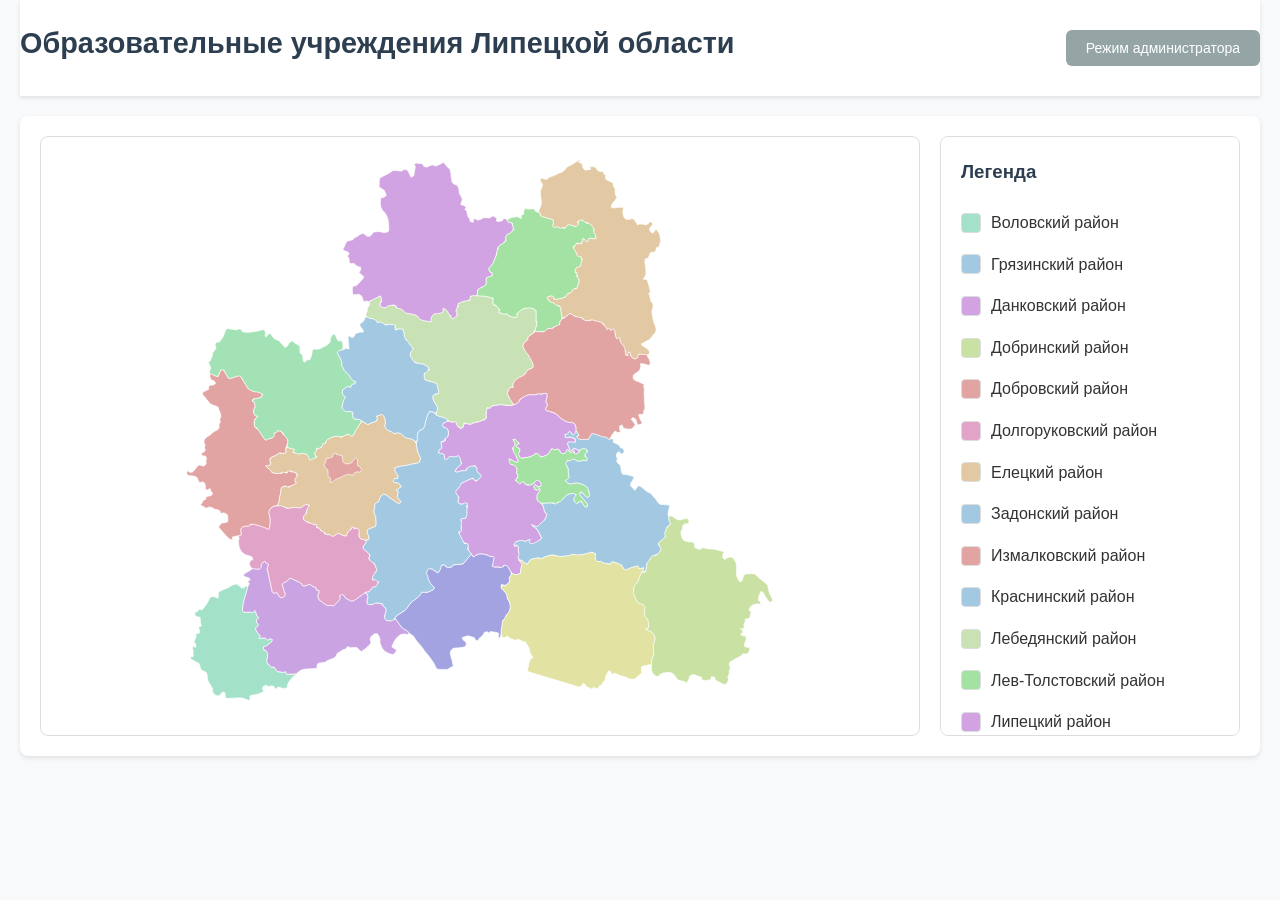
==== index.html @ 7b88b514 "new branch" ====
<!DOCTYPE html>
<html lang="ru">
<head>
    <meta charset="UTF-8">
    <meta name="viewport" content="width=device-width, initial-scale=1.0">
    <title>Интерактивная карта образовательных учреждений Липецкой области</title>
    <link rel="stylesheet" href="styles.css">
</head>
<body>
    <div class="container">
        <header class="header">
            <h1>Образовательные учреждения Липецкой области</h1>
            <div class="header-controls">
                <button id="adminToggle" class="btn btn-secondary">Режим администратора</button>
                <div id="adminPanel" class="admin-panel hidden">
                    <button id="addInstitution" class="btn btn-primary">Добавить учреждение</button>
                </div>
            </div>
        </header>

        <main class="main">
            <div class="map-legend-wrapper">
                <div class="map-container">
                    <div id="mapWrapper" class="map-wrapper">
                        <!-- SVG map will be loaded here -->
                    </div>
                    <div id="tooltip" class="tooltip hidden"></div>
                </div>
                <div class="legend-container">
                    <h3>Легенда</h3>
                    <ul id="legendList" class="legend-list"></ul>
                </div>
            </div>
        </main>

        <!-- District Modal -->
        <div id="districtModal" class="modal hidden">
            <div class="modal-content">
                <div class="modal-header">
                    <h2 id="modalTitle">Район</h2>
                    <button id="closeModal" class="close-btn">&times;</button>
                </div>
                
                <div class="modal-body">
                    <div class="region-info-section">
                        <div class="region-image">
                            <!-- Green square placeholder -->
                        </div>
                        <div class="region-details">
                            <h3 id="regionName">Название региона</h3>
                            <p class="region-description">Информация о регионе</p>
                        </div>
                        <h3>Учреждения <span id="institutionCount">(0)</span></h3>
                    </div>

                    <div class="institutions-section">
                        <div id="institutionsList" class="institutions-list">
                            <!-- Institutions will be loaded here -->
                        </div>
                    </div>

                    <div class="filters-section">
                        <h3>Фильтры</h3>
                        <div class="filter-group">
                            <label>Тип учреждения:</label>
                            <div class="checkbox-group">
                                <label><input type="checkbox" value="preschool" checked> Дошкольные</label>
                                <label><input type="checkbox" value="school" checked> Школы</label>
                                <label><input type="checkbox" value="school_internat" checked> Школы-интернаты</label>
                                <label><input type="checkbox" value="spo" checked> СПО</label>
                                <label><input type="checkbox" value="vo" checked> ВО</label>
                            </div>
                        </div>
                        
                        <div class="filter-group">
                            <label>Возрастные группы:</label>
                            <div class="checkbox-group">
                                <label><input type="checkbox" value="3-4" checked> 3-4 года</label>
                                <label><input type="checkbox" value="5-6" checked> 5-6 лет</label>
                                <label><input type="checkbox" value="7+" checked> 7+ лет</label>
                            </div>
                        </div>
                        
                        <div class="filter-group">
                            <label>Особые условия:</label>
                            <div class="checkbox-group">
                                <label><input type="checkbox" value="hearing_impairment"> Нарушения слуха</label>
                                <label><input type="checkbox" value="vision_impairment"> Нарушения зрения</label>
                                <label><input type="checkbox" value="musculoskeletal_impairment"> Нарушения опорно-двигательного аппарата</label>
                                <label><input type="checkbox" value="speech_impairment"> Нарушения речи</label>
                                <label><input type="checkbox" value="mental_retardation"> Задержка психического развития</label>
                                <label><input type="checkbox" value="autism"> Расстройство аутистического спектра</label>
                                <label><input type="checkbox" value="multiple_disorders"> Множественные нарушения развития</label>
                                <label><input type="checkbox" value="intellectual_disability"> Интеллектуальные нарушения</label>
                            </div>
                        </div>
                        
                        <div class="filter-group">
                            <label>АООП:</label>
                            <div class="checkbox-group">
                                <label><input type="checkbox" value="aoop"> Реализует АООП</label>
                            </div>
                        </div>
                        
                        <div class="filter-actions">
                            <button id="applyFilters" class="btn btn-primary">Применить</button>
                            <button id="resetFilters" class="btn btn-secondary">Сбросить</button>
                        </div>

                        <div class="templates-section">
                            <h3>Быстрый поиск</h3>
                            <div class="template-buttons">
                                <button class="template-btn" data-template="certificate">Берут со свидетельством</button>
                                <button class="template-btn" data-template="hearing">Для детей с нарушением слуха</button>
                                <button class="template-btn" data-template="vision">Для детей с нарушением зрения</button>
                                <button class="template-btn" data-template="aoop">Реализуют АООП</button>
                            </div>
                        </div>
                    </div>
                </div>
            </div>
        </div>

        <!-- Institution Form Modal -->
        <div id="institutionModal" class="modal hidden">
            <div class="modal-content">
                <div class="modal-header">
                    <h2 id="institutionModalTitle">Добавить учреждение</h2>
                    <button id="closeInstitutionModal" class="close-btn">&times;</button>
                </div>
                
                <div class="modal-body2">
                    <form id="institutionForm" class="institution-form">
                        <div class="form-group">
                            <label for="institutionName">Название учреждения *</label>
                            <input type="text" id="institutionName" required>
                        </div>
                        
                        <div class="form-group">
                            <label for="districtId">Район *</label>
                            <select id="districtId" required>
                                <option value="">Выберите район</option>
                                <!-- District options will be populated dynamically -->
                            </select>
                        </div>
                        
                        <div class="form-group">
                            <label for="institutionDescription">Описание</label>
                            <textarea id="institutionDescription" rows="3"></textarea>
                        </div>
                        
                        <div class="form-group">
                            <label for="institutionType">Тип учреждения *</label>
                            <select id="institutionType" required>
                                <option value="">Выберите тип</option>
                                <option value="preschool">Дошкольное</option>
                                <option value="school">Школа</option>
                                <option value="school_internat">Школа-интернат</option>
                                <option value="spo">СПО</option>
                                <option value="vo">ВО</option>
                            </select>
                        </div>
                        
                        <div class="form-group" id="ageRangeGroup">
                            <label>Возрастной диапазон</label>
                            <div class="age-inputs">
                                <input type="number" id="ageMin" placeholder="От" min="1" max="18">
                                <input type="number" id="ageMax" placeholder="До" min="1" max="18">
                            </div>
                        </div>
                        
                        <div class="form-group" id="classesGroup" class="hidden">
                            <label>Классы</label>
                            <div class="checkbox-group">
                                <label><input type="checkbox" value="1"> 1 класс</label>
                                <label><input type="checkbox" value="2"> 2 класс</label>
                                <label><input type="checkbox" value="3"> 3 класс</label>
                                <label><input type="checkbox" value="4"> 4 класс</label>
                                <label><input type="checkbox" value="5"> 5 класс</label>
                                <label><input type="checkbox" value="6"> 6 класс</label>
                                <label><input type="checkbox" value="7"> 7 класс</label>
                                <label><input type="checkbox" value="8"> 8 класс</label>
                                <label><input type="checkbox" value="9"> 9 класс</label>
                                <label><input type="checkbox" value="10"> 10 класс</label>
                                <label><input type="checkbox" value="11"> 11 класс</label>
                            </div>
                        </div>
                        
                        <div class="form-group">
                            <label>Особые условия</label>
                            <div class="checkbox-group">
                                <label><input type="checkbox" value="hearing_impairment"> Нарушения слуха</label>
                                <label><input type="checkbox" value="vision_impairment"> Нарушения зрения</label>
                                <label><input type="checkbox" value="musculoskeletal_impairment"> Нарушения опорно-двигательного аппарата</label>
                                <label><input type="checkbox" value="speech_impairment"> Нарушения речи</label>
                                <label><input type="checkbox" value="mental_retardation"> Задержка психического развития</label>
                                <label><input type="checkbox" value="autism"> Расстройство аутистического спектра</label>
                                <label><input type="checkbox" value="multiple_disorders"> Множественные нарушения развития</label>
                                <label><input type="checkbox" value="intellectual_disability"> Интеллектуальные нарушения</label>
                            </div>
                        </div>
                        
                        <div class="form-group" id="aoopGroup">
                            <label>Реализуемые АООП</label>
                            <div id="aoopList" class="aoop-list"></div>
                            <button type="button" id="addAoOp" class="btn btn-secondary">Добавить программу</button>
                        </div>
                        
                        <div class="form-group">
                            <label for="directorName">ФИО руководителя</label>
                            <input type="text" id="directorName">
                        </div>
                        
                        <div class="form-group">
                            <label for="directorPhone">Телефон руководителя</label>
                            <input type="tel" id="directorPhone">
                        </div>
                        
                        <div class="form-group">
                            <label for="directorEmail">Email руководителя</label>
                            <input type="email" id="directorEmail">
                        </div>
                        
                        <div class="form-group">
                            <label for="institutionWebsite">Сайт учреждения</label>
                            <input type="url" id="institutionWebsite">
                        </div>
                        
                        <div class="form-actions">
                            <button type="submit" class="btn btn-primary">Сохранить</button>
                            <button type="button" id="cancelInstitution" class="btn btn-secondary">Отмена</button>
                        </div>
                    </form>
                </div>
            </div>
        </div>
    </div>

    <script src="script.js"></script>
</body>
</html>
---- styles.css ----
* {
  margin: 0;
  padding: 0;
  box-sizing: border-box;
}

body {
  font-family: -apple-system, BlinkMacSystemFont, "Segoe UI", Roboto, sans-serif;
  line-height: 1.6;
  color: #333;
  background-color: #f8f9fa;
}

.container {
  max-width: 1400px;
  margin: 0 auto;
  padding: 0 20px;
}

/* Header */
.header {
  background: white;
  padding: 20px 0;
  box-shadow: 0 2px 4px rgba(0, 0, 0, 0.1);
  margin-bottom: 20px;
  display: flex;
  justify-content: space-between;
  align-items: center;
  flex-wrap: wrap;
}

.header h1 {
  color: #2c3e50;
  font-size: 1.8rem;
  margin-bottom: 10px;
}

.header-controls {
  display: flex;
  align-items: center;
  gap: 15px;
}

.admin-panel {
  display: flex;
  gap: 10px;
}

/* Buttons */
.btn {
  padding: 10px 20px;
  border: none;
  border-radius: 6px;
  cursor: pointer;
  font-size: 14px;
  font-weight: 500;
  transition: all 0.2s;
  text-decoration: none;
  display: inline-block;
}

.btn-primary {
  background: #3498db;
  color: white;
}

.btn-primary:hover {
  background: #2980b9;
}

.btn-secondary {
  background: #95a5a6;
  color: white;
}

.btn-secondary:hover {
  background: #7f8c8d;
}

.btn-danger {
  background: #e74c3c;
  color: white;
}

.btn-danger:hover {
  background: #c0392b;
}

/* Map */
.main {
  background: white;
  border-radius: 8px;
  padding: 20px;
  box-shadow: 0 2px 4px rgba(0, 0, 0, 0.1);
}

.map-legend-wrapper {
  display: flex;
  gap: 20px;
}

.map-container {
  position: relative;
  flex: 1;
  height: 600px;
  overflow: hidden;
  border-radius: 8px;
  border: 1px solid #ddd;
}

.map-wrapper {
  width: 100%;
  height: 100%;
  display: flex;
  justify-content: center;
  align-items: center;
}

.map-wrapper svg {
  max-width: 100%;
  max-height: 100%;
  width: auto;
  height: auto;
}

/* Legend */
.legend-container {
  width: 300px;
  height: 600px;
  overflow-y: auto;
  background: white;
  border: 1px solid #ddd;
  border-radius: 8px;
  padding: 20px;
}

.legend-container h3 {
  margin-bottom: 15px;
  color: #2c3e50;
}

.legend-list {
  list-style: none;
  padding: 0;
}

.legend-item {
  display: flex;
  align-items: center;
  gap: 10px;
  padding: 8px 0;
  cursor: pointer;
  transition: background 0.2s;
}

.legend-item:hover {
  background: #f8f9fa;
}

.color-swatch {
  width: 20px;
  height: 20px;
  border: 1px solid #ddd;
  border-radius: 4px;
}

/* SVG District Styles */
.district,
.region {
  cursor: pointer;
  stroke: #fff;
  stroke-width: 1;
  stroke-miterlimit: 10;

  /* Плавный переход для transform и filter */
  transition: transform 0.15s ease-out, filter 0.15s ease-out;

  /* Начальное положение */
  transform: translate(0, 0);
}

.district:hover,
.region:hover {
  /* Сдвигаем сам элемент вверх и влево */
  transform: translate(-5px, -5px);

  /* Магия экструзии и тени! */
  /* 1. Создаем "стенки" - сплошные тени без размытия */
  filter: drop-shadow(1px 1px 0 #95a5a6) drop-shadow(2px 2px 0 #95a5a6) drop-shadow(3px 3px 0 #8b9a9b)
    drop-shadow(4px 4px 0 #8b9a9b) drop-shadow(5px 5px 0 #7f8c8d) /* 2. Добавляем финальную мягкую тень на "землю" */
    drop-shadow(8px 8px 10px rgba(0, 0, 0, 0.3));

  stroke-width: 2;
  stroke: #ecf0f1;
}

.district:focus,
.region:focus {
  outline: 2px solid #3498db;
  outline-offset: 2px;
}

/* Отключаем события для группы региона, но включаем для полигона */
g[id="region_eletskiy"] {
  pointer-events: none;
}

g[id="region_eletskiy"] polygon.region {
  pointer-events: all;
}

/* Tooltip */
.tooltip {
  position: absolute;
  background: rgba(0, 0, 0, 0.8);
  color: white;
  padding: 8px 12px;
  border-radius: 4px;
  font-size: 14px;
  pointer-events: none;
  z-index: 1000;
  white-space: nowrap;
}

/* Modal */
.modal {
  position: fixed;
  top: 0;
  left: 0;
  width: 100%;
  height: 100%;
  background: rgba(0, 0, 0, 0.5);
  display: flex;
  justify-content: center;
  align-items: center;
  z-index: 2000;
  padding: 20px;
}

.modal-content {
  background: white;
  border-radius: 8px;
  width: 100%;
  max-width: 1200px; /* Increased max-width for three-column layout */
  max-height: 90vh;
  overflow: hidden;
  display: flex;
  flex-direction: column;
}

.modal-header {
  padding: 20px;
  border-bottom: 1px solid #eee;
  display: flex;
  justify-content: space-between;
  align-items: center;
}

.modal-header h2 {
  color: #2c3e50;
  margin: 0;
}

.close-btn {
  background: none;
  border: none;
  font-size: 24px;
  cursor: pointer;
  color: #999;
  padding: 0;
  width: 30px;
  height: 30px;
  display: flex;
  align-items: center;
  justify-content: center;
}

.close-btn:hover {
  color: #333;
}

.modal-body {
  padding: 0;
  overflow: hidden;
  flex: 1;
  display: grid;
  grid-template-columns: 300px 1fr 320px;
  height: 100%;
}
.modal-body2 {
  padding: 20px;
  overflow-y: auto;
  flex: 1;
}

/* Left column - Region info */
.region-info-section {
  padding: 20px;
  background: #f8f9fa;
  border-right: 1px solid #eee;
  display: flex;
  flex-direction: column;
  align-items: center;
}

.region-image {
  width: 200px;
  height: 150px;
  background: #27ae60; /* Green square */
  border-radius: 8px;
  margin-bottom: 20px;
  display: flex;
  align-items: center;
  justify-content: center;
  color: white;
  font-size: 18px;
  font-weight: bold;
}

.region-image::before {
  content: "Изображение региона";
}

.region-details {
  text-align: center;
}

.region-details h3 {
  color: #2c3e50;
  margin-bottom: 10px;
  font-size: 1.2rem;
}

.region-description {
  color: #666;
  font-size: 14px;
  line-height: 1.5;
}

/* Middle column - Institutions */
.institutions-section {
  padding: 20px;
  overflow-y: auto;
  background: white;
}

.institutions-section h3 {
  margin-bottom: 20px;
  color: #2c3e50;
  /* position: sticky; */
  top: 0;
  background: white;
  padding-bottom: 10px;
  border-bottom: 1px solid #eee;
}

.institutions-list {
  display: grid;
  gap: 15px;
}

/* Right column - Filters */
.filters-section {
  padding: 20px;
  background: #f8f9fa;
  border-left: 1px solid #eee;
  overflow-y: auto;
}

.filters-section h3 {
  margin-bottom: 15px;
  color: #2c3e50;
  /* position: sticky; */
  top: 0;
  background: #f8f9fa;
  padding-bottom: 10px;
}

.filter-group {
  margin-bottom: 20px;
}

.filter-group label {
  display: block;
  margin-bottom: 8px;
  font-weight: 500;
  color: #555;
  font-size: 14px;
}

.checkbox-group {
  display: flex;
  flex-direction: column; /* Changed to column for better fit in narrow column */
  gap: 8px;
}

.checkbox-group label {
  display: flex;
  align-items: center;
  margin-bottom: 0;
  font-weight: normal;
  cursor: pointer;
  font-size: 13px;
}

.checkbox-group input[type="checkbox"] {
  margin-right: 8px;
}

.filter-actions {
  display: flex;
  flex-direction: column; /* Stack buttons vertically */
  gap: 10px;
  margin-top: 20px;
  margin-bottom: 30px;
}

/* Templates */
.templates-section {
  margin-bottom: 20px;
}

.templates-section h3 {
  margin-bottom: 15px;
  color: #2c3e50;
  font-size: 16px;
}

.template-buttons {
  display: flex;
  flex-direction: column; /* Stack template buttons vertically */
  gap: 8px;
}

.template-btn {
  padding: 8px 12px;
  background: #ecf0f1;
  border: 1px solid #bdc3c7;
  border-radius: 6px;
  cursor: pointer;
  font-size: 12px;
  transition: all 0.2s;
  text-align: left;
}

.template-btn:hover {
  background: #3498db;
  color: white;
  border-color: #3498db;
}

.template-btn.active {
  background: #3498db;
  color: white;
  border-color: #3498db;
}

.institution-card {
  border: 1px solid #ddd;
  border-radius: 6px;
  padding: 15px; /* Reduced padding for better fit */
  background: white;
  transition: box-shadow 0.2s;
}

.institution-card:hover {
  box-shadow: 0 4px 8px rgba(0, 0, 0, 0.1);
}

.institution-card h4 {
  color: #2c3e50;
  margin-bottom: 10px;
  font-size: 1rem; /* Slightly smaller font */
}

.institution-type {
  display: inline-block;
  padding: 4px 8px;
  background: #3498db;
  color: white;
  border-radius: 4px;
  font-size: 11px; /* Smaller font */
  margin-bottom: 10px;
}

.institution-description {
  color: #666;
  margin-bottom: 15px;
  line-height: 1.4;
  font-size: 13px; /* Smaller font */
}

.institution-details {
  display: flex;
  flex-direction: column; /* Stack details vertically */
  gap: 8px;
  margin-bottom: 15px;
}

.detail-item {
  font-size: 13px; /* Smaller font */
  color: #555;
}

.detail-item strong {
  color: #333;
}

.institution-tags {
  display: flex;
  flex-wrap: wrap;
  gap: 6px;
  margin-bottom: 15px;
}

.tag {
  padding: 3px 6px;
  background: #e8f5e8;
  color: #27ae60;
  border-radius: 4px;
  font-size: 11px; /* Smaller font */
}

.tag.aoop {
  background: #fff3cd;
  color: #856404;
}

.aoop-section {
  margin-bottom: 15px;
}

.aoop-section h5 {
  color: #2c3e50;
  margin-bottom: 8px;
  font-size: 14px; /* Smaller font */
}

.aoop-list-card {
  list-style-type: disc;
  padding-left: 20px;
  max-height: 120px; /* Reduced height */
  overflow-y: auto;
}

.aoop-list-card li {
  margin-bottom: 5px;
  font-size: 12px; /* Smaller font */
}

.aoop-list-card a {
  color: #3498db;
  text-decoration: none;
}

.aoop-list-card a:hover {
  text-decoration: underline;
}

.institution-contacts {
  margin-bottom: 15px;
}

.contact-item {
  font-size: 13px; /* Smaller font */
  color: #555;
  margin-bottom: 5px;
}

.institution-actions {
  display: flex;
  gap: 8px;
}

.institution-actions .btn {
  padding: 6px 12px; /* Smaller buttons */
  font-size: 12px;
}

/* Institution Form Modal Styles */
.institution-form {
  max-width: 600px;
  margin: 0 auto;
}

.form-group {
  margin-bottom: 20px;
}

.form-group label {
  display: block;
  margin-bottom: 8px;
  font-weight: 500;
  color: #333;
}

.form-group input,
.form-group select,
.form-group textarea {
  width: 100%;
  padding: 10px;
  border: 1px solid #ddd;
  border-radius: 6px;
  font-size: 14px;
  transition: border-color 0.2s;
}

.form-group input:focus,
.form-group select:focus,
.form-group textarea:focus {
  outline: none;
  border-color: #3498db;
  box-shadow: 0 0 0 2px rgba(52, 152, 219, 0.2);
}

.form-group textarea {
  resize: vertical;
  min-height: 80px;
}

.age-inputs {
  display: flex;
  gap: 10px;
}

.age-inputs input {
  flex: 1;
}

.aoop-field {
  display: flex;
  gap: 10px;
  margin-bottom: 10px;
  align-items: center;
}

.aoop-field input {
  flex: 1;
}

.aoop-field .btn {
  flex-shrink: 0;
  padding: 8px 12px;
  font-size: 12px;
}

.form-actions {
  display: flex;
  gap: 10px;
  justify-content: flex-end;
  margin-top: 30px;
  padding-top: 20px;
  border-top: 1px solid #eee;
}

/* Hidden class */
.hidden {
  display: none !important;
}

/* Institution Modal Specific Styles */
#institutionModal.modal {
  position: fixed;
  top: 0;
  left: 0;
  width: 100%;
  height: 100%;
  background: rgba(0, 0, 0, 0.5);
  display: flex;
  justify-content: center;
  align-items: center;
  z-index: 2000;
  padding: 20px;
}

#institutionModal .modal-content {
  background: white;
  border-radius: 8px;
  width: 100%;
  max-width: 700px;
  max-height: 90vh;
  overflow: hidden;
  display: flex;
  flex-direction: column;
  box-shadow: 0 10px 30px rgba(0, 0, 0, 0.3);
}

#institutionModal .modal-header {
  padding: 20px;
  border-bottom: 1px solid #eee;
  display: flex;
  justify-content: space-between;
  align-items: center;
  background: #f8f9fa;
}

#institutionModal .modal-header h2 {
  color: #2c3e50;
  margin: 0;
  font-size: 1.5rem;
}

#institutionModal .close-btn {
  background: none;
  border: none;
  font-size: 24px;
  cursor: pointer;
  color: #999;
  padding: 5px;
  width: 35px;
  height: 35px;
  display: flex;
  align-items: center;
  justify-content: center;
  border-radius: 50%;
  transition: all 0.2s;
}

#institutionModal .close-btn:hover {
  color: #333;
  background: #e9ecef;
}

#institutionModal .modal-body2 {
  padding: 20px;
  overflow-y: auto;
  flex: 1;
  /* Custom scrollbar styles */
  scrollbar-width: thin;
  scrollbar-color: #bdc3c7 #f1f2f6;
}

/* Custom scrollbar for webkit browsers */
#institutionModal .modal-body2::-webkit-scrollbar {
  width: 8px;
}

#institutionModal .modal-body2::-webkit-scrollbar-track {
  background: #f1f2f6;
  border-radius: 4px;
}

#institutionModal .modal-body2::-webkit-scrollbar-thumb {
  background: #bdc3c7;
  border-radius: 4px;
  transition: background 0.2s;
}

#institutionModal .modal-body2::-webkit-scrollbar-thumb:hover {
  background: #95a5a6;
}

/* Form styles within institution modal */
#institutionModal .institution-form {
  max-width: 100%;
}

#institutionModal .form-group {
  margin-bottom: 20px;
}

#institutionModal .form-group label {
  display: block;
  margin-bottom: 8px;
  font-weight: 600;
  color: #2c3e50;
  font-size: 14px;
}

#institutionModal .form-group input,
#institutionModal .form-group select,
#institutionModal .form-group textarea {
  width: 100%;
  padding: 12px;
  border: 2px solid #e9ecef;
  border-radius: 6px;
  font-size: 14px;
  transition: all 0.2s;
  background: white;
}

#institutionModal .form-group input:focus,
#institutionModal .form-group select:focus,
#institutionModal .form-group textarea:focus {
  outline: none;
  border-color: #3498db;
  box-shadow: 0 0 0 3px rgba(52, 152, 219, 0.1);
}

#institutionModal .form-group textarea {
  resize: vertical;
  min-height: 100px;
  font-family: inherit;
}

#institutionModal .age-inputs {
  display: flex;
  gap: 15px;
}

#institutionModal .age-inputs input {
  flex: 1;
}

#institutionModal .form-actions {
  display: flex;
  gap: 15px;
  justify-content: flex-end;
  margin-top: 30px;
  padding-top: 20px;
  border-top: 2px solid #e9ecef;
}

#institutionModal .form-actions .btn {
  padding: 12px 24px;
  font-weight: 600;
  border-radius: 6px;
  transition: all 0.2s;
}

/* Checkbox styling within institution modal */
#institutionModal .checkbox-group {
  display: grid;
  grid-template-columns: repeat(auto-fit, minmax(120px, 1fr));
  gap: 12px;
  margin-top: 10px;
}

#institutionModal .checkbox-group label {
  display: flex;
  align-items: center;
  margin-bottom: 0;
  font-weight: normal;
  cursor: pointer;
  font-size: 14px;
  padding: 8px;
  border-radius: 4px;
  transition: background 0.2s;
}

#institutionModal .checkbox-group label:hover {
  background: #f8f9fa;
}

#institutionModal .checkbox-group input[type="checkbox"] {
  margin-right: 8px;
  width: 16px;
  height: 16px;
}

/* Responsive styles for institution modal */
@media (max-width: 768px) {
  #institutionModal .modal-content {
    max-width: 95%;
    margin: 10px;
    max-height: 95vh;
  }

  #institutionModal .modal-header {
    padding: 15px;
  }

  #institutionModal .modal-body2 {
    padding: 15px;
  }

  #institutionModal .checkbox-group {
    grid-template-columns: 1fr;
  }

  #institutionModal .form-actions {
    flex-direction: column;
  }

  #institutionModal .age-inputs {
    flex-direction: column;
    gap: 10px;
  }
}

@media (max-width: 1024px) {
  .modal-body {
    grid-template-columns: 250px 1fr 280px; /* Adjust columns for medium screens */
  }
}

@media (max-width: 768px) {
  .container {
    padding: 0 10px;
  }

  .header {
    flex-direction: column;
    align-items: flex-start;
  }

  .header h1 {
    font-size: 1.5rem;
    margin-bottom: 15px;
  }

  .map-legend-wrapper {
    flex-direction: column;
  }

  .map-container {
    height: 400px;
  }

  .legend-container {
    width: 100%;
    height: auto;
    max-height: 300px;
  }

  .modal-content {
    max-width: 95%;
    margin: 10px;
  }

  /* Stack columns vertically on mobile */
  .modal-body {
    grid-template-columns: 1fr;
    grid-template-rows: auto auto 1fr;
  }

  .region-info-section {
    border-right: none;
    border-bottom: 1px solid #eee;
    flex-direction: row;
    align-items: center;
    text-align: left;
  }

  .region-image {
    width: 80px;
    height: 60px;
    margin-right: 15px;
    margin-bottom: 0;
    font-size: 10px;
  }

  .filters-section {
    border-left: none;
    border-top: 1px solid #eee;
    order: 2;
  }

  .institutions-section {
    order: 3;
  }

  .checkbox-group {
    flex-direction: row;
    flex-wrap: wrap;
    gap: 10px;
  }

  .template-buttons {
    flex-direction: row;
    flex-wrap: wrap;
  }

  .institution-details {
    flex-direction: column;
    gap: 8px;
  }

  .form-actions {
    flex-direction: column;
  }

  .aoop-field {
    flex-direction: column;
  }
}

@media (max-width: 480px) {
  .modal {
    padding: 10px;
  }

  .modal-body {
    padding: 0;
  }

  .region-info-section,
  .institutions-section,
  .filters-section {
    padding: 15px;
  }
}
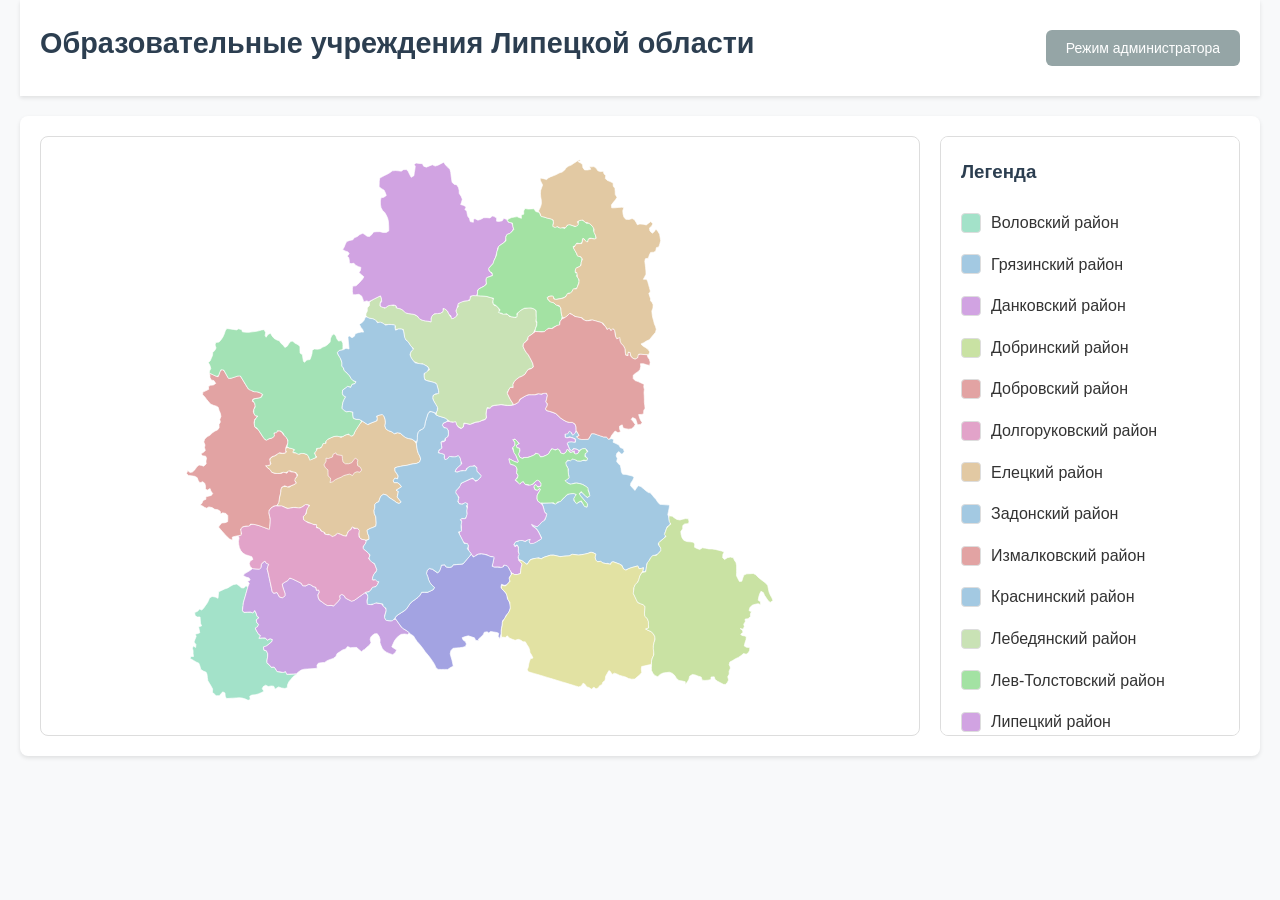
==== commit 4f9f900f: "Добавил в модальное окно svg картинку региона" ====
--- a/index.html
+++ b/index.html
@@ -43,12 +43,9 @@
                 
                 <div class="modal-body">
                     <div class="region-info-section">
-                        <div class="region-image">
-                            <!-- Green square placeholder -->
-                        </div>
+                        <svg class="region-image" xmlns="http://www.w3.org/2000/svg"></svg>
                         <div class="region-details">
                             <h3 id="regionName">Название региона</h3>
-                            <p class="region-description">Информация о регионе</p>
                         </div>
                         <h3>Учреждения <span id="institutionCount">(0)</span></h3>
                     </div>
@@ -64,20 +61,20 @@
                         <div class="filter-group">
                             <label>Тип учреждения:</label>
                             <div class="checkbox-group">
-                                <label><input type="checkbox" value="preschool" checked> Дошкольные</label>
-                                <label><input type="checkbox" value="school" checked> Школы</label>
-                                <label><input type="checkbox" value="school_internat" checked> Школы-интернаты</label>
-                                <label><input type="checkbox" value="spo" checked> СПО</label>
-                                <label><input type="checkbox" value="vo" checked> ВО</label>
+                                <label><input type="checkbox" value="preschool"> Дошкольные</label>
+                                <label><input type="checkbox" value="school"> Школы</label>
+                                <label><input type="checkbox" value="school_internat"> Школы-интернаты</label>
+                                <label><input type="checkbox" value="spo"> СПО</label>
+                                <label><input type="checkbox" value="vo"> ВО</label>
                             </div>
                         </div>
                         
                         <div class="filter-group">
                             <label>Возрастные группы:</label>
                             <div class="checkbox-group">
-                                <label><input type="checkbox" value="3-4" checked> 3-4 года</label>
-                                <label><input type="checkbox" value="5-6" checked> 5-6 лет</label>
-                                <label><input type="checkbox" value="7+" checked> 7+ лет</label>
+                                <label><input type="checkbox" value="3-4"> 3-4 года</label>
+                                <label><input type="checkbox" value="5-6"> 5-6 лет</label>
+                                <label><input type="checkbox" value="7+"> 7+ лет</label>
                             </div>
                         </div>
                         
@@ -91,7 +88,7 @@
                                 <label><input type="checkbox" value="mental_retardation"> Задержка психического развития</label>
                                 <label><input type="checkbox" value="autism"> Расстройство аутистического спектра</label>
                                 <label><input type="checkbox" value="multiple_disorders"> Множественные нарушения развития</label>
-                                <label><input type="checkbox" value="intellectual_disability"> Интеллектуальные нарушения</label>
+                                <!-- <label><input type="checkbox" value="intellectual_disability"> Интеллектуальные нарушения</label> -->
                             </div>
                         </div>
                         
@@ -105,16 +102,6 @@
                         <div class="filter-actions">
                             <button id="applyFilters" class="btn btn-primary">Применить</button>
                             <button id="resetFilters" class="btn btn-secondary">Сбросить</button>
-                        </div>
-
-                        <div class="templates-section">
-                            <h3>Быстрый поиск</h3>
-                            <div class="template-buttons">
-                                <button class="template-btn" data-template="certificate">Берут со свидетельством</button>
-                                <button class="template-btn" data-template="hearing">Для детей с нарушением слуха</button>
-                                <button class="template-btn" data-template="vision">Для детей с нарушением зрения</button>
-                                <button class="template-btn" data-template="aoop">Реализуют АООП</button>
-                            </div>
                         </div>
                     </div>
                 </div>
@@ -196,7 +183,6 @@
                                 <label><input type="checkbox" value="mental_retardation"> Задержка психического развития</label>
                                 <label><input type="checkbox" value="autism"> Расстройство аутистического спектра</label>
                                 <label><input type="checkbox" value="multiple_disorders"> Множественные нарушения развития</label>
-                                <label><input type="checkbox" value="intellectual_disability"> Интеллектуальные нарушения</label>
                             </div>
                         </div>
                         
--- a/styles.css
+++ b/styles.css
@@ -20,7 +20,7 @@
 /* Header */
 .header {
   background: white;
-  padding: 20px 0;
+  padding: 20px 20px;
   box-shadow: 0 2px 4px rgba(0, 0, 0, 0.1);
   margin-bottom: 20px;
   display: flex;
@@ -196,7 +196,7 @@
 
 .district:focus,
 .region:focus {
-  outline: 2px solid #3498db;
+  outline: none;
   outline-offset: 2px;
 }
 
@@ -306,19 +306,19 @@
 .region-image {
   width: 200px;
   height: 150px;
-  background: #27ae60; /* Green square */
   border-radius: 8px;
   margin-bottom: 20px;
-  display: flex;
-  align-items: center;
-  justify-content: center;
-  color: white;
-  font-size: 18px;
-  font-weight: bold;
+  display: block;
+  overflow: hidden; /* Обрезает любые редкие артефакты */
+
 }
 
 .region-image::before {
   content: "Изображение региона";
+}
+
+.region-image g {
+  transform-origin: center; /* Для правильного масштабирования */
 }
 
 .region-details {
@@ -415,45 +415,6 @@
   margin-bottom: 30px;
 }
 
-/* Templates */
-.templates-section {
-  margin-bottom: 20px;
-}
-
-.templates-section h3 {
-  margin-bottom: 15px;
-  color: #2c3e50;
-  font-size: 16px;
-}
-
-.template-buttons {
-  display: flex;
-  flex-direction: column; /* Stack template buttons vertically */
-  gap: 8px;
-}
-
-.template-btn {
-  padding: 8px 12px;
-  background: #ecf0f1;
-  border: 1px solid #bdc3c7;
-  border-radius: 6px;
-  cursor: pointer;
-  font-size: 12px;
-  transition: all 0.2s;
-  text-align: left;
-}
-
-.template-btn:hover {
-  background: #3498db;
-  color: white;
-  border-color: #3498db;
-}
-
-.template-btn.active {
-  background: #3498db;
-  color: white;
-  border-color: #3498db;
-}
 
 .institution-card {
   border: 1px solid #ddd;
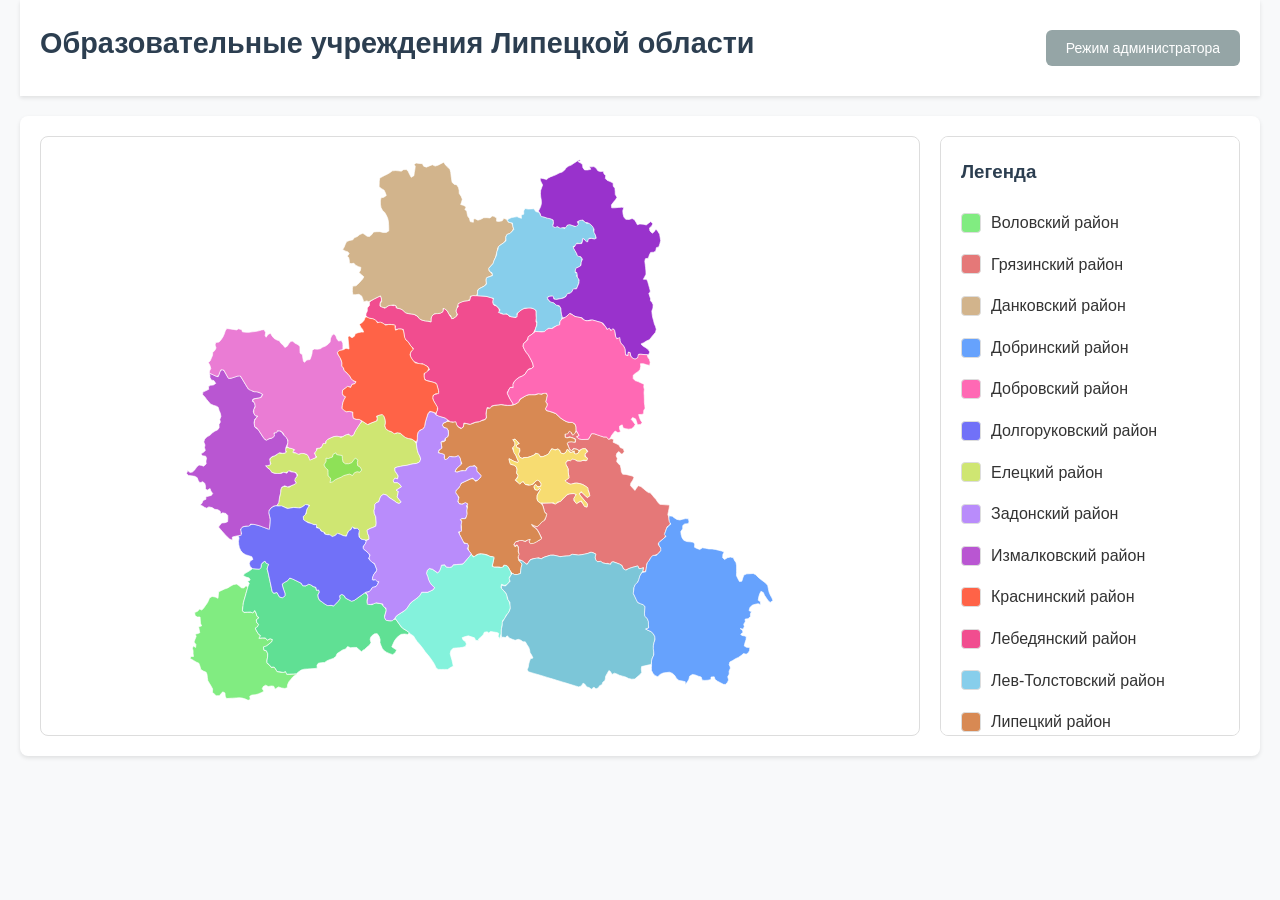
==== commit b15be401: "Добавил Аттестат и Свидетельство" ====
--- a/index.html
+++ b/index.html
@@ -47,16 +47,18 @@
                         <div class="region-details">
                             <h3 id="regionName">Название региона</h3>
                         </div>
+                        
+                    </div>
+
+                    <div class="institutions-section">
+                        <button id="toggleFilters" class="btn btn-secondary mobile-only">Фильтры</button>
                         <h3>Учреждения <span id="institutionCount">(0)</span></h3>
-                    </div>
-
-                    <div class="institutions-section">
                         <div id="institutionsList" class="institutions-list">
                             <!-- Institutions will be loaded here -->
                         </div>
                     </div>
 
-                    <div class="filters-section">
+                    <div class="filters-section" id="filtersSection">
                         <h3>Фильтры</h3>
                         <div class="filter-group">
                             <label>Тип учреждения:</label>
@@ -146,6 +148,14 @@
                                 <option value="spo">СПО</option>
                                 <option value="vo">ВО</option>
                             </select>
+                        </div>
+                        
+                        <div class="form-group">
+                            <label>Условия приема:</label>
+                            <div class="checkbox-group">
+                                <label><input type="checkbox" value="certificate" name="admission"> Свидетельство</label>
+                                <label><input type="checkbox" value="attestat" name="admission"> Аттестат</label>
+                            </div>
                         </div>
                         
                         <div class="form-group" id="ageRangeGroup">
--- a/styles.css
+++ b/styles.css
@@ -86,6 +86,14 @@
   background: #c0392b;
 }
 
+#toggleFilters {
+  display: none; /* По умолчанию скрыта на десктопе */
+}
+
+.mobile-only {
+  display: none; /* Базовый класс для скрытия на десктопе */
+}
+
 /* Map */
 .main {
   background: white;
@@ -497,6 +505,18 @@
   font-size: 14px; /* Smaller font */
 }
 
+.conditions-section,
+.admission-section {
+  margin-bottom: 15px;
+}
+
+.conditions-section h5,
+.admission-section h5 {
+  color: #2c3e50;
+  margin-bottom: 8px;
+  font-size: 14px; /* Smaller font */
+}
+
 .aoop-list-card {
   list-style-type: disc;
   padding-left: 20px;
@@ -617,6 +637,11 @@
 /* Hidden class */
 .hidden {
   display: none !important;
+}
+
+.admission-tag {
+  background: #d1ecf1; /* Светло-голубой фон */
+  color: #0c5460; /* Тёмно-синий текст */
 }
 
 /* Institution Modal Specific Styles */
@@ -782,7 +807,6 @@
 /* Checkbox styling within institution modal */
 #institutionModal .checkbox-group {
   display: grid;
-  grid-template-columns: repeat(auto-fit, minmax(120px, 1fr));
   gap: 12px;
   margin-top: 10px;
 }
@@ -810,7 +834,7 @@
 }
 
 /* Responsive styles for institution modal */
-@media (max-width: 768px) {
+@media (max-width: 825px) {
   #institutionModal .modal-content {
     max-width: 95%;
     margin: 10px;
@@ -837,6 +861,27 @@
     flex-direction: column;
     gap: 10px;
   }
+
+  .mobile-only {
+      display: block; /* Показываем кнопку на мобильных */
+  }
+
+  #toggleFilters {
+      display: block;
+      width: 100%;
+      margin-bottom: 15px;
+      justify-content: center;
+  }
+
+  #filtersSection {
+      display: none; /* По умолчанию скрываем панель фильтров на мобильных */
+  }
+
+  #filtersSection:not(.hidden) {
+      display: block; /* Показываем, когда не hidden */
+      height: 24rem;
+  }
+  
 }
 
 @media (max-width: 1024px) {
@@ -845,7 +890,7 @@
   }
 }
 
-@media (max-width: 768px) {
+@media (max-width: 825px) {
   .container {
     padding: 0 10px;
   }
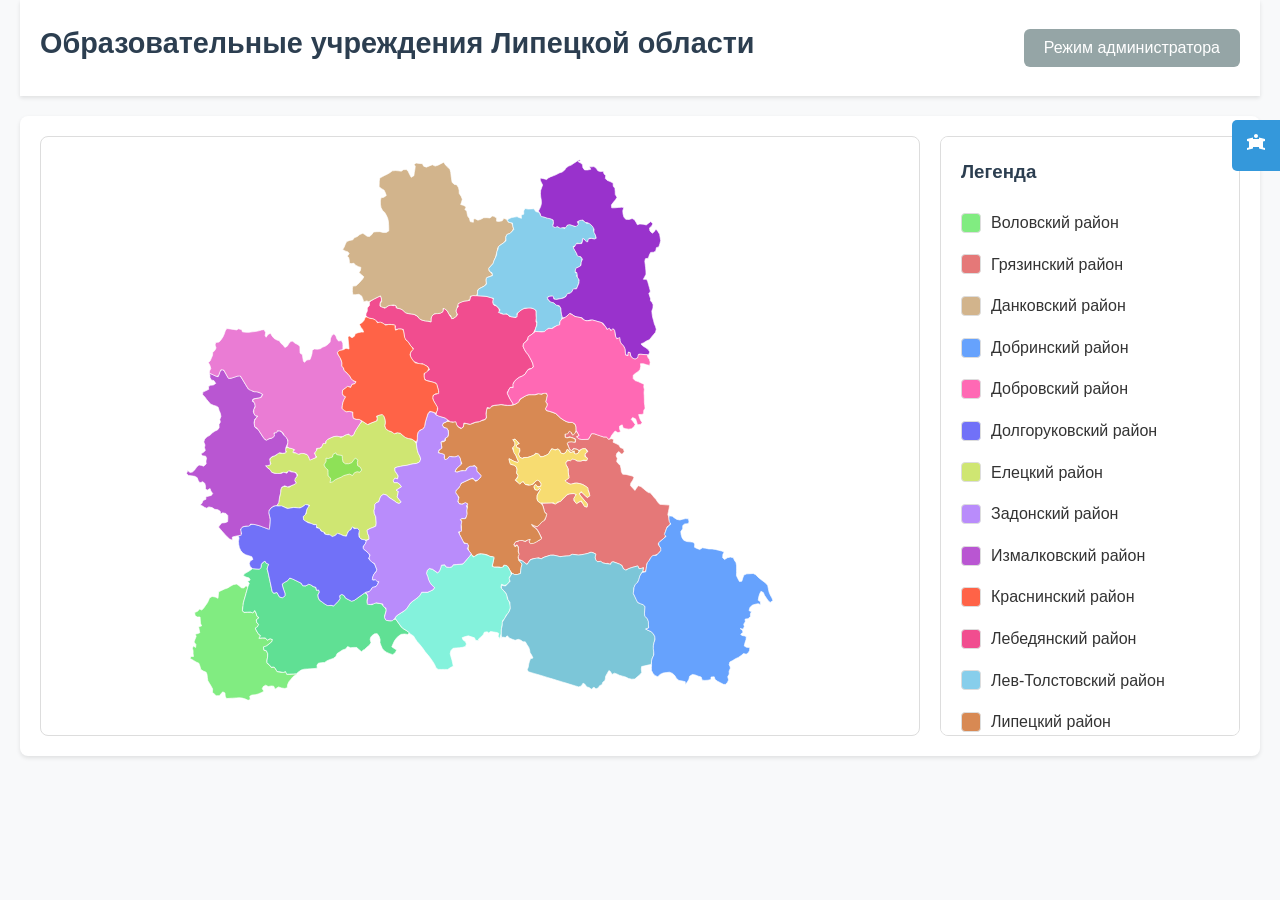
==== commit 589d29b7: "Сделал специальные возможности для людей с нарушением зрения и слуха" ====
--- a/index.html
+++ b/index.html
@@ -233,5 +233,6 @@
     </div>
 
     <script src="script.js"></script>
+    <script src="accessibility.js"></script>
 </body>
 </html>
--- a/styles.css
+++ b/styles.css
@@ -1,3 +1,7 @@
+:root {
+  --accessibility-font-scale: 1; /* Обязательно определите по умолчанию */
+}
+
 * {
   margin: 0;
   padding: 0;
@@ -9,6 +13,19 @@
   line-height: 1.6;
   color: #333;
   background-color: #f8f9fa;
+}
+
+.modal{
+    font-size: inherit !important;
+}
+
+.modal-content,
+.modal-body,
+.modal-header,
+.institutions-section,
+.filters-section,
+.region-info-section {
+    font-size: inherit !important;
 }
 
 .container {
@@ -29,9 +46,13 @@
   flex-wrap: wrap;
 }
 
+.header{
+    font-size: inherit !important;
+}
+
 .header h1 {
   color: #2c3e50;
-  font-size: 1.8rem;
+  font-size: calc(1.8rem * var(--accessibility-font-scale)) !important;
   margin-bottom: 10px;
 }
 
@@ -44,6 +65,11 @@
 .admin-panel {
   display: flex;
   gap: 10px;
+}
+
+.header-controls,
+.admin-panel {
+    font-size: inherit !important;
 }
 
 /* Buttons */
@@ -52,11 +78,15 @@
   border: none;
   border-radius: 6px;
   cursor: pointer;
-  font-size: 14px;
+  font-size: calc(14px * var(--accessibility-font-scale)) !important;
   font-weight: 500;
   transition: all 0.2s;
   text-decoration: none;
   display: inline-block;
+}
+
+.header .btn {
+  font-size: inherit !important;
 }
 
 .btn-primary {
@@ -439,7 +469,25 @@
 .institution-card h4 {
   color: #2c3e50;
   margin-bottom: 10px;
-  font-size: 1rem; /* Slightly smaller font */
+  font-size: calc(1.1em * var(--accessibility-font-scale)) !important;
+}
+
+.institution-card,
+.institution-card *:not(script):not(style) {
+    font-size: inherit !important;
+}
+
+.institution-card .institution-type {
+  font-size: calc(0.8em * var(--accessibility-font-scale)) !important;
+}
+
+.filter-group,
+.filter-group * {
+    font-size: inherit !important;
+}
+
+.checkbox-group label {
+    font-size: calc(0.9em * var(--accessibility-font-scale)) !important;
 }
 
 .institution-type {
@@ -833,6 +881,317 @@
   height: 16px;
 }
 
+/* Стили для модуля доступности */
+.accessibility-module {
+  position: relative;
+  z-index: 10000;
+}
+
+.accessibility-toggle {
+  position: fixed;
+  top: 120px;
+  right: 0;
+  background: #3498db;
+  color: white;
+  border: none;
+  border-radius: 5px 0 0 5px;
+  padding: 12px;
+  cursor: pointer;
+  z-index: 10001;
+  transition: all 0.3s ease;
+}
+
+.accessibility-toggle:hover {
+  background: #2980b9;
+  transform: translateX(-5px);
+}
+
+.accessibility-toggle:focus {
+  outline: 3px solid #ff6b00;
+}
+
+.accessibility-panel {
+  position: fixed;
+  top: 50%;
+  right: -320px;
+  width: 300px;
+  max-height: 80vh;
+  overflow-y: auto;
+  background: white;
+  color: #333;
+  box-shadow: -2px 0 10px rgba(0, 0, 0, 0.2);
+  padding: 20px;
+  transition: right 0.3s ease;
+  z-index: 10000;
+  border-radius: 10px 0 0 10px;
+  border: 1px solid #ddd;
+  transform: translateY(-50%);
+}
+
+.accessibility-panel.open {
+  right: 0;
+}
+
+.accessibility-panel::-webkit-scrollbar {
+  width: 8px;
+}
+
+.accessibility-panel::-webkit-scrollbar-track {
+  background: #f1f1f1;
+}
+
+.accessibility-panel::-webkit-scrollbar-thumb {
+  background: #c1c1c1;
+  border-radius: 4px;
+}
+
+.accessibility-panel::-webkit-scrollbar-thumb:hover {
+  background: #a8a8a8;
+}
+
+#accessibility-title {
+  margin-bottom: 20px;
+  font-weight: bold;
+  font-size: 18px;
+  color: #2c3e50;
+  text-align: center;
+}
+
+.option-group {
+  margin-bottom: 25px;
+}
+
+.option-group-title {
+  margin: 0 0 12px 0;
+  font-size: 16px;
+  font-weight: 600;
+  color: #2c3e50;
+}
+
+.color-scheme-btn {
+  display: block;
+  width: 100%;
+  padding: 10px;
+  margin-bottom: 8px;
+  border: 2px solid transparent;
+  border-radius: 6px;
+  cursor: pointer;
+  text-align: left;
+  font-size: 14px;
+  transition: all 0.2s;
+}
+
+.color-scheme-btn:hover {
+  transform: translateY(-1px);
+  box-shadow: 0 2px 4px rgba(0,0,0,0.1);
+}
+
+.color-scheme-btn.active {
+  border-color: #3498db;
+  font-weight: bold;
+}
+
+.color-scheme-btn:focus {
+  outline: 2px solid #3498db;
+  outline-offset: 2px;
+}
+
+.black-on-white {
+  background: white;
+  color: black;
+  border: 1px solid #ddd;
+}
+
+.white-on-black {
+  background: black;
+  color: white;
+  border: 1px solid #555;
+}
+
+.brown-on-beige {
+  background: #f5f5dc;
+  color: #8b4513;
+  border: 1px solid #d2b48c;
+}
+
+.dark-blue-on-blue {
+  background: #add8e6;
+  color: #00008b;
+  border: 1px solid #87ceeb;
+}
+
+.font-size-controls {
+  display: flex;
+  gap: 8px;
+  margin-bottom: 10px;
+}
+
+.font-size-btn {
+  flex: 1;
+  padding: 10px;
+  border: 1px solid #ddd;
+  border-radius: 6px;
+  background: #f8f9fa;
+  cursor: pointer;
+  font-size: 16px;
+  font-weight: bold;
+  transition: all 0.2s;
+}
+
+.font-size-btn:hover {
+  background: #e9ecef;
+}
+
+.font-size-btn.active {
+  background: #3498db;
+  color: white;
+  border-color: #3498db;
+}
+
+.filter-btn {
+  display: flex;
+  align-items: center;
+  width: 100%;
+  padding: 10px;
+  margin-bottom: 8px;
+  border: 1px solid #ddd;
+  border-radius: 6px;
+  background: #f8f9fa;
+  cursor: pointer;
+  text-align: left;
+  font-size: 14px;
+  transition: all 0.2s;
+}
+
+.filter-btn:hover {
+  background: #e9ecef;
+}
+
+.filter-btn.active {
+  background: #3498db;
+  color: white;
+  border-color: #3498db;
+}
+
+.filter-icon {
+  width: 20px;
+  height: 20px;
+  margin-right: 10px;
+  background: #ddd;
+  border-radius: 4px;
+  flex-shrink: 0;
+}
+
+.filter-btn.active .filter-icon {
+  background: rgba(255,255,255,0.3);
+}
+
+#reset-accessibility {
+  width: 100%;
+  padding: 12px;
+  background: #e74c3c;
+  color: white;
+  border: none;
+  border-radius: 6px;
+  cursor: pointer;
+  font-size: 16px;
+  font-weight: bold;
+  transition: background 0.2s;
+}
+
+#reset-accessibility:hover {
+  background: #c0392b;
+}
+
+/* Стили для режимов доступности */
+body.accessibility-black-on-white {
+  background: white !important;
+  color: black !important;
+}
+
+body.accessibility-black-on-white *:not(.accessibility-module *):not(.accessibility-toggle) {
+  background: white !important;
+  color: black !important;
+  border-color: black !important;
+}
+
+body.accessibility-white-on-black {
+  background: black !important;
+  color: white !important;
+}
+
+body.accessibility-white-on-black *:not(.accessibility-module *):not(.accessibility-toggle) {
+  background: black !important;
+  color: white !important;
+  border-color: white !important;
+}
+
+body.accessibility-brown-on-beige {
+  background: #f5f5dc !important;
+  color: #8b4513 !important;
+}
+
+body.accessibility-brown-on-beige *:not(.accessibility-module *):not(.accessibility-toggle) {
+  background: #f5f5dc !important;
+  color: #8b4513 !important;
+  border-color: #8b4513 !important;
+}
+
+body.accessibility-dark-blue-on-blue {
+  background: #add8e6 !important;
+  color: #00008b !important;
+}
+
+body.accessibility-dark-blue-on-blue *:not(.accessibility-module *):not(.accessibility-toggle) {
+  background: #add8e6 !important;
+  color: #00008b !important;
+  border-color: #00008b !important;
+}
+
+body.accessibility-grayscale {
+  filter: grayscale(100%) !important;
+}
+
+body.accessibility-grayscale .accessibility-module * {
+  filter: none !important;
+}
+
+.large-cursor {
+  cursor: url("data:image/svg+xml,%3Csvg xmlns='http://www.w3.org/2000/svg' width='32' height='32' viewBox='0 0 32 32'%3E%3Ccircle cx='16' cy='16' r='14' fill='transparent' stroke='%23000' stroke-width='2'/%3E%3Ccircle cx='16' cy='16' r='4' fill='%23000'/%3E%3C/svg%3E") 16 16, auto !important;
+}
+
+body.accessibility-white-on-black.large-cursor {
+  cursor: url("data:image/svg+xml,%3Csvg xmlns='http://www.w3.org/2000/svg' width='32' height='32' viewBox='0 0 32 32'%3E%3Ccircle cx='16' cy='16' r='14' fill='transparent' stroke='%23fff' stroke-width='2'/%3E%3Ccircle cx='16' cy='16' r='4' fill='%23fff'/%3E%3C/svg%3E") 16 16, auto !important;
+}
+
+/* Адаптивность */
+@media (max-width: 768px) {
+  .accessibility-panel {
+      width: 280px;
+      right: -280px;
+  }
+  
+  .accessibility-toggle {
+      top: 80px;
+      padding: 10px;
+  }
+}
+
+@media (max-width: 480px) {
+  .accessibility-panel {
+      width: 100%;
+      height: 100%;
+      top: 0;
+      right: -100%;
+      border-radius: 0;
+      transform: none;
+  }
+  
+  .accessibility-panel.open {
+      right: 0;
+  }
+}
+
 /* Responsive styles for institution modal */
 @media (max-width: 825px) {
   #institutionModal .modal-content {
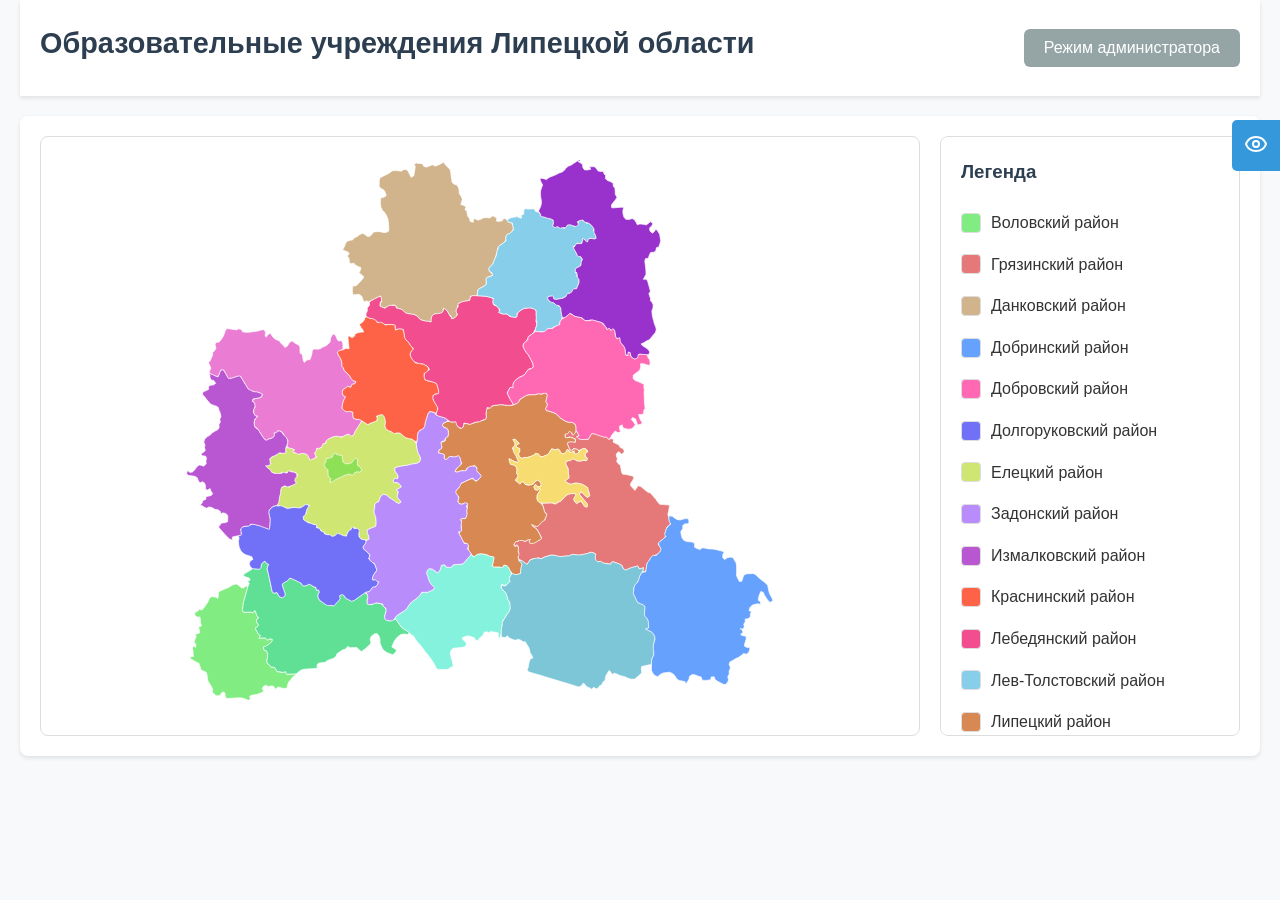
==== commit 542c3c68: "Сделал нормальное отображение диапозонов классов" ====
--- a/index.html
+++ b/index.html
@@ -166,23 +166,6 @@
                             </div>
                         </div>
                         
-                        <div class="form-group" id="classesGroup" class="hidden">
-                            <label>Классы</label>
-                            <div class="checkbox-group">
-                                <label><input type="checkbox" value="1"> 1 класс</label>
-                                <label><input type="checkbox" value="2"> 2 класс</label>
-                                <label><input type="checkbox" value="3"> 3 класс</label>
-                                <label><input type="checkbox" value="4"> 4 класс</label>
-                                <label><input type="checkbox" value="5"> 5 класс</label>
-                                <label><input type="checkbox" value="6"> 6 класс</label>
-                                <label><input type="checkbox" value="7"> 7 класс</label>
-                                <label><input type="checkbox" value="8"> 8 класс</label>
-                                <label><input type="checkbox" value="9"> 9 класс</label>
-                                <label><input type="checkbox" value="10"> 10 класс</label>
-                                <label><input type="checkbox" value="11"> 11 класс</label>
-                            </div>
-                        </div>
-                        
                         <div class="form-group">
                             <label>Особые условия</label>
                             <div class="checkbox-group">
--- a/styles.css
+++ b/styles.css
@@ -1164,6 +1164,51 @@
   cursor: url("data:image/svg+xml,%3Csvg xmlns='http://www.w3.org/2000/svg' width='32' height='32' viewBox='0 0 32 32'%3E%3Ccircle cx='16' cy='16' r='14' fill='transparent' stroke='%23fff' stroke-width='2'/%3E%3Ccircle cx='16' cy='16' r='4' fill='%23fff'/%3E%3C/svg%3E") 16 16, auto !important;
 }
 
+/* Стили для режима чтения вслух */
+.read-aloud-mode {
+  cursor: text !important;
+}
+
+.read-aloud-mode *:not(.accessibility-module *):hover {
+  cursor: help !important;
+}
+
+.accessibility-reading-highlight {
+  border: 1px solid #ff0000;
+  color: black !important;
+  transition: all 0.3s ease;
+  box-shadow: 0 0 10px rgba(255, 0, 0, 0.5);
+}
+
+/* Индикатор режима чтения */
+.read-aloud-mode::after {
+  content: '🔊 Режим чтения включен - кликайте на текст';
+  position: fixed;
+  top: 10px;
+  left: 50%;
+  transform: translateX(-50%);
+  background: #3498db;
+  color: white;
+  padding: 10px 20px;
+  border-radius: 5px;
+  z-index: 10000;
+  font-size: 14px;
+  box-shadow: 0 2px 10px rgba(0,0,0,0.3);
+}
+
+.read-aloud-hint {
+  font-size: 12px;
+  color: #666;
+  margin-top: 5px;
+  text-align: center;
+  display: none;
+}
+
+.read-aloud-mode ~ .accessibility-module .read-aloud-hint {
+  display: block;
+}
+
+
 /* Адаптивность */
 @media (max-width: 768px) {
   .accessibility-panel {
